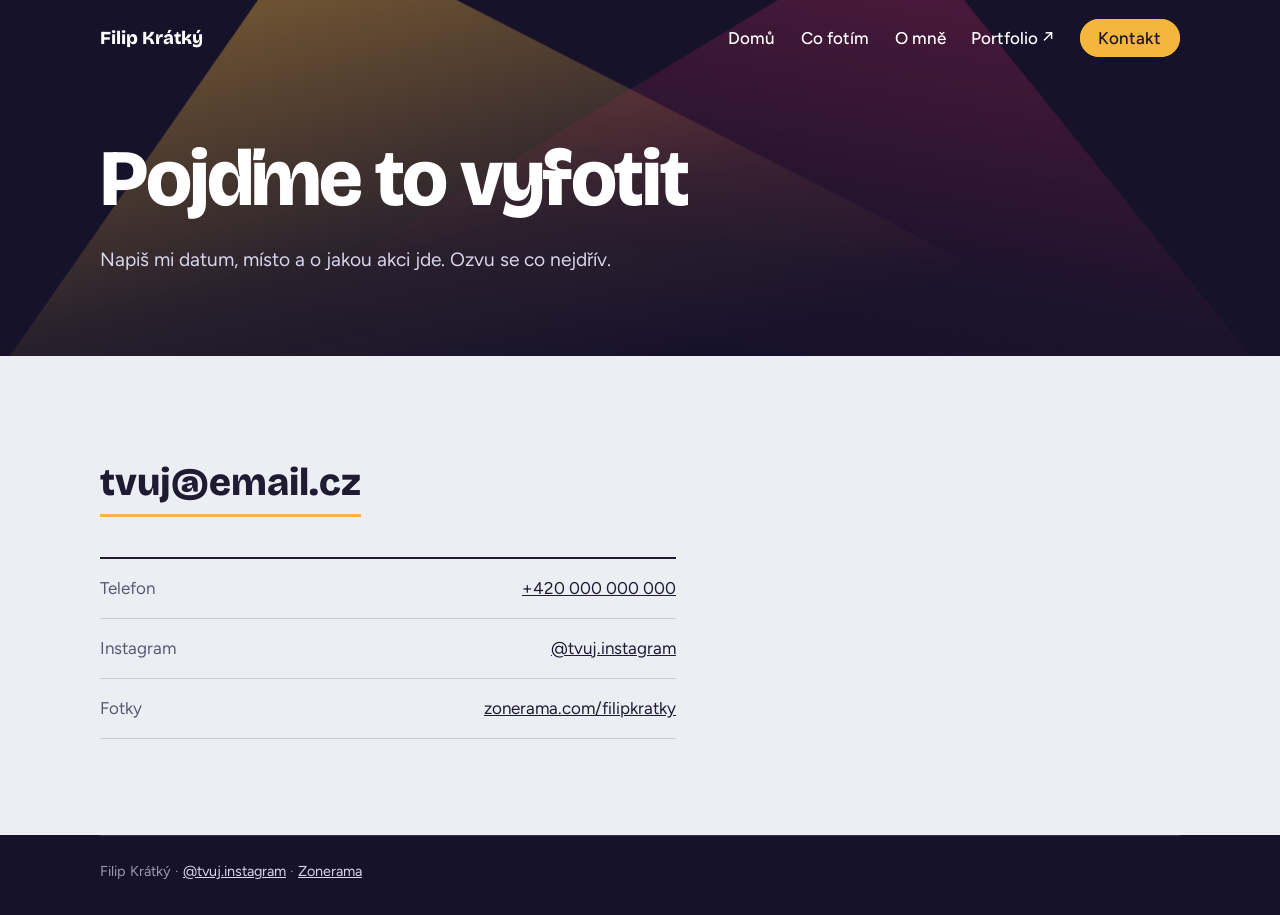
==== kontakt.html @ 93cdefde "Add files via upload" ====
<!DOCTYPE html>
<html lang="cs">
<head>
<meta charset="utf-8">
<meta name="viewport" content="width=device-width, initial-scale=1">
<title>Kontakt – Filip Krátký</title>
<meta name="description" content="Napiš mi datum, místo a typ akce. Ozvu se co nejdřív.">
<link rel="preconnect" href="https://fonts.googleapis.com">
<link rel="preconnect" href="https://fonts.gstatic.com" crossorigin>
<link href="https://fonts.googleapis.com/css2?family=Bricolage+Grotesque:opsz,wght@12..96,500;12..96,800&family=Figtree:wght@400;500;600&display=swap" rel="stylesheet">
<link rel="stylesheet" href="style.css">
</head>
<body>

<header class="hero page">
  <div class="beam a" aria-hidden="true"></div>
  <div class="beam b" aria-hidden="true"></div>

  <div class="wrap">
    <nav aria-label="Hlavní menu">
      <a class="brand" href="index.html">Filip Krátký</a>
      <button class="menu-btn" aria-expanded="false" aria-controls="menu">Menu</button>
      <ul class="menu" id="menu">
        <li><a href="index.html">Domů</a></li>
        <li><a href="sluzby.html">Co fotím</a></li>
        <li><a href="o-mne.html">O mně</a></li>
        <li><a href="https://www.zonerama.com/filipkratky" target="_blank" rel="noopener">Portfolio ↗</a></li>
        <li><a class="pill" href="kontakt.html" aria-current="page">Kontakt</a></li>
      </ul>
    </nav>

    <div class="hero-body">
      <h1>Pojďme to vyfotit</h1>
      <p class="lead">Napiš mi datum, místo a o jakou akci jde. Ozvu se co nejdřív.</p>
    </div>
  </div>
</header>

<main>
  <section class="contact-page">
    <div class="wrap">
      <!-- TODO: změň na svůj e-mail -->
      <a class="mail" href="mailto:tvuj@email.cz">tvuj@email.cz</a>

      <ul class="contact-list">
        <!-- TODO: doplň telefon nebo ten řádek smaž -->
        <li><span>Telefon</span> <a href="tel:+420000000000">+420 000 000 000</a></li>
        <li><span>Instagram</span> <a href="https://instagram.com/tvuj.instagram">@tvuj.instagram</a></li>
        <li><span>Fotky</span> <a href="https://www.zonerama.com/filipkratky" target="_blank" rel="noopener">zonerama.com/filipkratky</a></li>
      </ul>
    </div>
  </section>
</main>

<footer>
  <div class="wrap">
    Filip Krátký · <a href="https://instagram.com/tvuj.instagram">@tvuj.instagram</a> · <a href="https://www.zonerama.com/filipkratky" target="_blank" rel="noopener">Zonerama</a>
  </div>
</footer>

<script src="script.js"></script>
</body>
</html>
---- style.css ----
:root {
  --night: #15122a;
  --night-soft: #221d44;
  --fog: #eceef3;
  --paper: #f7f8fb;
  --ink: #1e1b33;
  --muted: #5b5873;
  --amber: #f5b63e;
  --gel: #c4285f;
  --display: "Bricolage Grotesque", "Arial Black", system-ui, sans-serif;
  --body: "Figtree", system-ui, -apple-system, "Segoe UI", sans-serif;
}

*, *::before, *::after { box-sizing: border-box; }
html { scroll-behavior: smooth; }
body {
  margin: 0;
  background: var(--fog);
  color: var(--ink);
  font-family: var(--body);
  font-size: 1.0625rem;
  line-height: 1.6;
}
a { color: inherit; }
:focus-visible { outline: 3px solid var(--gel); outline-offset: 3px; border-radius: 4px; }

.wrap { width: min(1080px, 100% - 2.5rem); margin-inline: auto; }

/* ---------- Hlavička a menu ---------- */
.hero {
  position: relative;
  background: var(--night);
  color: #fff;
  overflow: hidden;
  padding-bottom: clamp(4rem, 10vw, 8rem);
}
.hero.page { padding-bottom: clamp(3rem, 7vw, 5rem); }

.beam {
  position: absolute;
  top: -10%;
  left: 50%;
  width: 90%;
  height: 130%;
  transform-origin: 50% 0;
  background: linear-gradient(to bottom, rgba(245,182,62,.42), rgba(245,182,62,.08) 65%, transparent);
  clip-path: polygon(46% 0, 54% 0, 100% 100%, 0 100%);
  pointer-events: none;
}
.beam.a { margin-left: -70%; transform: rotate(-14deg); animation: sweep-a 4.5s ease-out both; }
.beam.b {
  margin-left: -25%;
  transform: rotate(10deg);
  opacity: .7;
  background: linear-gradient(to bottom, rgba(196,40,95,.45), rgba(196,40,95,.06) 65%, transparent);
  animation: sweep-b 4.5s ease-out both;
}
@keyframes sweep-a { from { transform: rotate(-40deg); opacity: 0; } to { transform: rotate(-14deg); opacity: 1; } }
@keyframes sweep-b { from { transform: rotate(35deg); opacity: 0; } to { transform: rotate(10deg); opacity: .7; } }

nav {
  position: relative;
  z-index: 3;
  display: flex;
  justify-content: space-between;
  align-items: center;
  padding-block: 1.5rem;
  font-weight: 500;
}
nav .brand { text-decoration: none; font-family: var(--display); font-weight: 800; font-size: 1.15rem; }

.menu { display: flex; align-items: center; gap: 1.6rem; list-style: none; margin: 0; padding: 0; }
.menu a {
  text-decoration: none;
  padding: .3rem 0;
  border-bottom: 2px solid transparent;
}
.menu a:hover,
.menu a[aria-current="page"] { border-bottom-color: var(--amber); }
.menu a.pill {
  padding: .5rem 1.1rem;
  border: 1px solid rgba(255,255,255,.4);
  border-radius: 999px;
}
.menu a.pill:hover { background: rgba(255,255,255,.1); }
.menu a.pill[aria-current="page"] { background: var(--amber); color: var(--night); border-color: var(--amber); }

.menu-btn {
  display: none;
  background: none;
  border: 1px solid rgba(255,255,255,.4);
  color: #fff;
  border-radius: 999px;
  padding: .45rem 1rem;
  font: inherit;
  font-weight: 500;
  cursor: pointer;
}

/* ---------- Hero obsah ---------- */
.hero-body { position: relative; z-index: 2; padding-top: clamp(3.5rem, 11vw, 8.5rem); }
.hero.page .hero-body { padding-top: clamp(2rem, 6vw, 4rem); }
.hero .tag { margin: 0 0 1.25rem; color: var(--amber); font-weight: 600; }
h1 {
  margin: 0;
  font-family: var(--display);
  font-weight: 800;
  font-size: clamp(3.25rem, 11vw, 8rem);
  line-height: .95;
  letter-spacing: -.03em;
}
.hero.page h1 { font-size: clamp(2.5rem, 8vw, 5rem); }
.hero .lead { max-width: 34rem; margin: 1.75rem 0 0; font-size: 1.2rem; color: #d9d6ec; }
.cta { display: flex; flex-wrap: wrap; gap: .75rem; margin-top: 2.25rem; }
.btn {
  display: inline-block;
  padding: .85rem 1.5rem;
  border-radius: 999px;
  font-weight: 600;
  text-decoration: none;
}
.btn.primary { background: var(--amber); color: var(--night); }
.btn.primary:hover { background: #ffc85c; }
.btn.ghost { border: 1px solid rgba(255,255,255,.4); color: #fff; }
.btn.ghost:hover { background: rgba(255,255,255,.1); }
.btn.dark { background: var(--night); color: #fff; }
.btn.dark:hover { background: var(--night-soft); }

/* ---------- Motto ---------- */
.motto { padding-block: clamp(4rem, 9vw, 7rem); }
.motto p {
  margin: 0;
  max-width: 22ch;
  font-family: var(--display);
  font-weight: 800;
  font-size: clamp(2rem, 5.5vw, 3.75rem);
  line-height: 1.08;
  letter-spacing: -.02em;
}

/* ---------- Sekce ---------- */
section { scroll-margin-top: 1rem; }
h2 {
  margin: 0 0 .5rem;
  font-family: var(--display);
  font-weight: 800;
  font-size: clamp(1.75rem, 4vw, 2.5rem);
  letter-spacing: -.02em;
  line-height: 1.1;
}
.sub { margin: 0 0 2.5rem; color: var(--muted); max-width: 40rem; }

/* ---------- Co fotím ---------- */
.what { padding-block: clamp(3rem, 8vw, 6rem); }
.what ul { list-style: none; margin: 0; padding: 0; border-top: 2px solid var(--ink); }
.what li {
  display: grid;
  grid-template-columns: minmax(0, 1fr) minmax(0, 1.4fr);
  gap: 1rem 3rem;
  padding: 1.75rem 0;
  border-bottom: 1px solid #c9ccd8;
}
.what h3 {
  margin: 0;
  font-family: var(--display);
  font-weight: 800;
  font-size: clamp(1.4rem, 3vw, 1.9rem);
  line-height: 1.15;
}
.what p { margin: 0; color: var(--muted); }
.what li.minor h3 { font-weight: 500; }
.what .more { margin-top: 2.5rem; }

/* ---------- Ukázky ---------- */
.work { background: var(--paper); padding-block: clamp(4rem, 9vw, 7rem); }
.grid {
  display: grid;
  grid-template-columns: repeat(6, 1fr);
  grid-auto-rows: 150px;
  gap: .75rem;
}
.tile {
  position: relative;
  overflow: hidden;
  margin: 0;
  border-radius: 6px;
  background: linear-gradient(135deg, var(--night-soft), var(--night));
  color: #fff;
}
.tile:nth-child(2n) { background: linear-gradient(135deg, #5a2146, var(--night)); }
.tile:nth-child(3n) { background: linear-gradient(135deg, #5e4416, var(--night)); }
.tile img { position: absolute; inset: 0; width: 100%; height: 100%; object-fit: cover; }
.tile figcaption {
  position: absolute;
  inset: auto 0 0 0;
  padding: 2.5rem .9rem .75rem;
  font-size: .95rem;
  font-weight: 500;
  background: linear-gradient(to top, rgba(10,8,25,.8), transparent);
}
.t1 { grid-column: span 4; grid-row: span 3; }
.t2 { grid-column: span 2; grid-row: span 2; }
.t3 { grid-column: span 2; grid-row: span 1; }
.t4, .t5, .t6 { grid-column: span 2; grid-row: span 2; }

.work .more { margin-top: 2rem; }

.soon {
  margin-top: 1.5rem;
  padding: 1.5rem 1.75rem;
  border: 2px dashed #b5b8c8;
  border-radius: 6px;
  display: flex;
  gap: 1.25rem;
  align-items: center;
  color: var(--muted);
}
.soon strong { color: var(--ink); font-family: var(--display); font-size: 1.2rem; display: block; }
.soon .lock { font-size: 1.6rem; }

/* ---------- O mně ---------- */
.about { padding-block: clamp(3rem, 8vw, 6rem); }
.about-grid { display: grid; grid-template-columns: 1.2fr 1fr; gap: 3rem; align-items: start; }
.about p { margin: 0 0 1rem; max-width: 36rem; }
.facts { list-style: none; margin: 0; padding: 0; display: grid; gap: 1.5rem; }
.facts li { padding-left: 1.1rem; border-left: 4px solid var(--amber); }
.facts strong { display: block; font-family: var(--display); font-size: 1.25rem; line-height: 1.2; }
.facts span { color: var(--muted); }

/* ---------- Kontakt ---------- */
.contact { background: var(--night); color: #fff; padding-block: clamp(4rem, 9vw, 6.5rem); }
.contact h2 { font-size: clamp(2rem, 6vw, 4rem); }
.contact p { color: #d9d6ec; max-width: 32rem; margin: 0 0 2rem; }
.contact .mail {
  display: inline-block;
  font-family: var(--display);
  font-weight: 800;
  font-size: clamp(1.4rem, 4vw, 2.4rem);
  color: var(--amber);
  text-decoration: none;
  border-bottom: 2px solid currentColor;
}
.contact .mail:hover { color: #ffc85c; }
.contact .links { margin-top: 1.5rem; }
.contact .links a { color: #fff; }

.contact-page { padding-block: clamp(3rem, 8vw, 6rem); }
.contact-page .mail {
  display: inline-block;
  font-family: var(--display);
  font-weight: 800;
  font-size: clamp(1.4rem, 4vw, 2.4rem);
  text-decoration: none;
  border-bottom: 3px solid var(--amber);
}
.contact-page .mail:hover { border-bottom-color: var(--gel); }
.contact-list { list-style: none; margin: 2.5rem 0 0; padding: 0; border-top: 2px solid var(--ink); max-width: 36rem; }
.contact-list li { padding: 1rem 0; border-bottom: 1px solid #c9ccd8; display: flex; justify-content: space-between; gap: 1rem; flex-wrap: wrap; }
.contact-list span { color: var(--muted); }

footer { background: var(--night); color: #9a97b5; padding: 0 0 2rem; font-size: .9rem; }
footer .wrap { border-top: 1px solid rgba(255,255,255,.15); padding-top: 1.5rem; }
footer a { color: #d9d6ec; }
.page-end { background: var(--night); height: 0; }

/* ---------- Mobil ---------- */
@media (max-width: 760px) {
  .menu-btn { display: inline-block; }
  .menu {
    display: none;
    position: absolute;
    top: 100%;
    left: 0;
    right: 0;
    flex-direction: column;
    align-items: stretch;
    gap: 0;
    background: var(--night-soft);
    border-radius: 8px;
    padding: .5rem 1.25rem;
    box-shadow: 0 12px 30px rgba(0,0,0,.35);
  }
  .menu.open { display: flex; }
  .menu li { border-bottom: 1px solid rgba(255,255,255,.12); }
  .menu li:last-child { border-bottom: 0; }
  .menu a { display: block; padding: .9rem 0; border-bottom: 0 !important; }
  .menu a[aria-current="page"] { color: var(--amber); }
  .menu a.pill { border: 0; border-radius: 0; padding: .9rem 0; background: none !important; }

  .what li { grid-template-columns: 1fr; gap: .5rem; }
  .about-grid { grid-template-columns: 1fr; gap: 2.5rem; }
  .grid { grid-template-columns: repeat(2, 1fr); grid-auto-rows: 170px; }
  .t1 { grid-column: span 2; grid-row: span 2; }
  .t2, .t3, .t4, .t5, .t6 { grid-column: span 1; grid-row: span 1; }
}

@media (prefers-reduced-motion: reduce) {
  html { scroll-behavior: auto; }
  .beam.a { animation: none; transform: rotate(-14deg); }
  .beam.b { animation: none; transform: rotate(10deg); opacity: .7; }
}
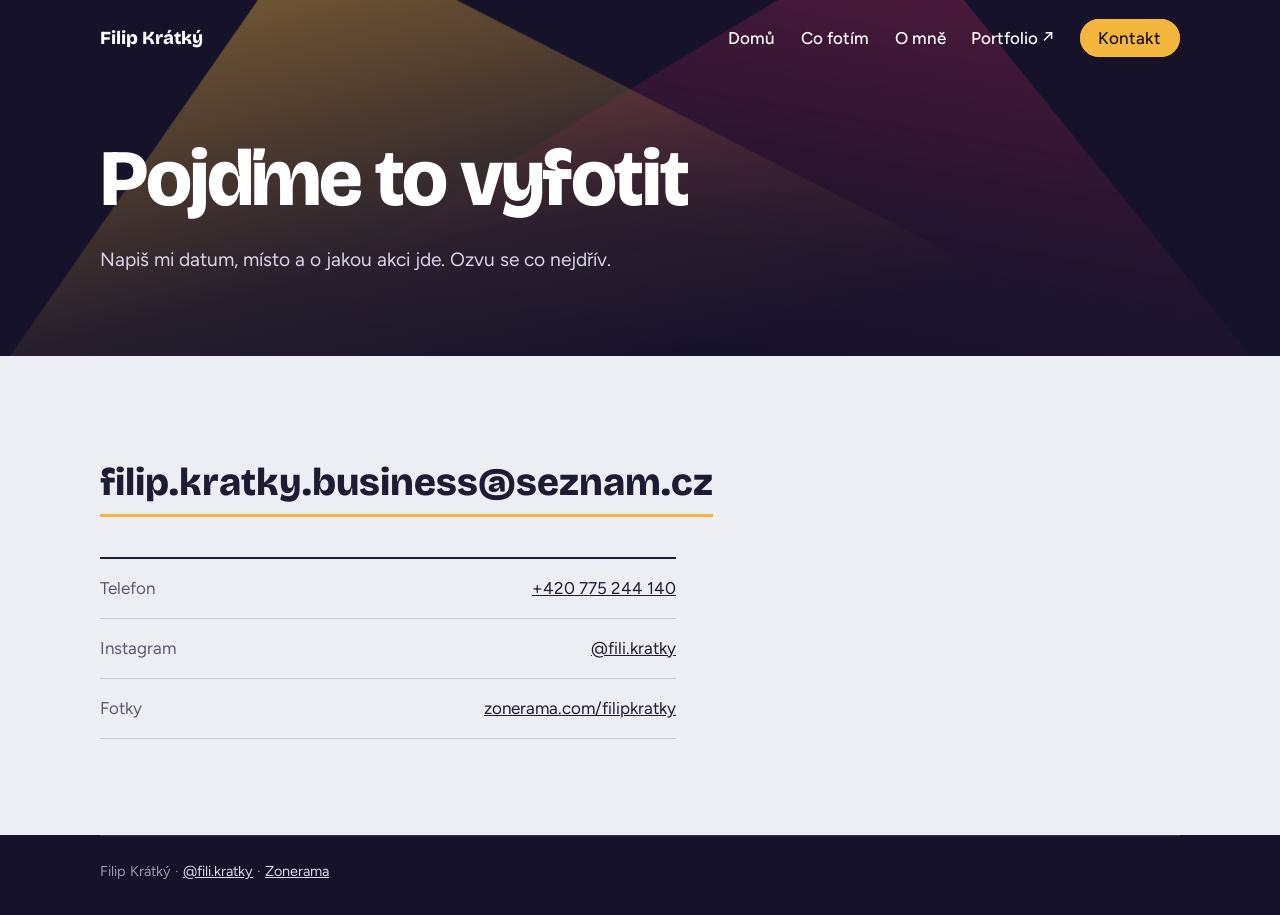
==== commit 4c434525: "Update contact information in kontakt.html" ====
--- a/kontakt.html
+++ b/kontakt.html
@@ -40,12 +40,12 @@
   <section class="contact-page">
     <div class="wrap">
       <!-- TODO: změň na svůj e-mail -->
-      <a class="mail" href="mailto:tvuj@email.cz">tvuj@email.cz</a>
+      <a class="mail" href="mailto:filip.kratky.business@seznam.cz">filip.kratky.business@seznam.cz</a>
 
       <ul class="contact-list">
         <!-- TODO: doplň telefon nebo ten řádek smaž -->
-        <li><span>Telefon</span> <a href="tel:+420000000000">+420 000 000 000</a></li>
-        <li><span>Instagram</span> <a href="https://instagram.com/tvuj.instagram">@tvuj.instagram</a></li>
+        <li><span>Telefon</span> <a href="tel:+420775244140">+420 775 244 140</a></li>
+        <li><span>Instagram</span> <a href="https://instagram.com/fili.kratky">@fili.kratky</a></li>
         <li><span>Fotky</span> <a href="https://www.zonerama.com/filipkratky" target="_blank" rel="noopener">zonerama.com/filipkratky</a></li>
       </ul>
     </div>
@@ -54,7 +54,7 @@
 
 <footer>
   <div class="wrap">
-    Filip Krátký · <a href="https://instagram.com/tvuj.instagram">@tvuj.instagram</a> · <a href="https://www.zonerama.com/filipkratky" target="_blank" rel="noopener">Zonerama</a>
+    Filip Krátký · <a href="https://instagram.com/fili.kratky">@fili.kratky</a> · <a href="https://www.zonerama.com/filipkratky" target="_blank" rel="noopener">Zonerama</a>
   </div>
 </footer>
 
